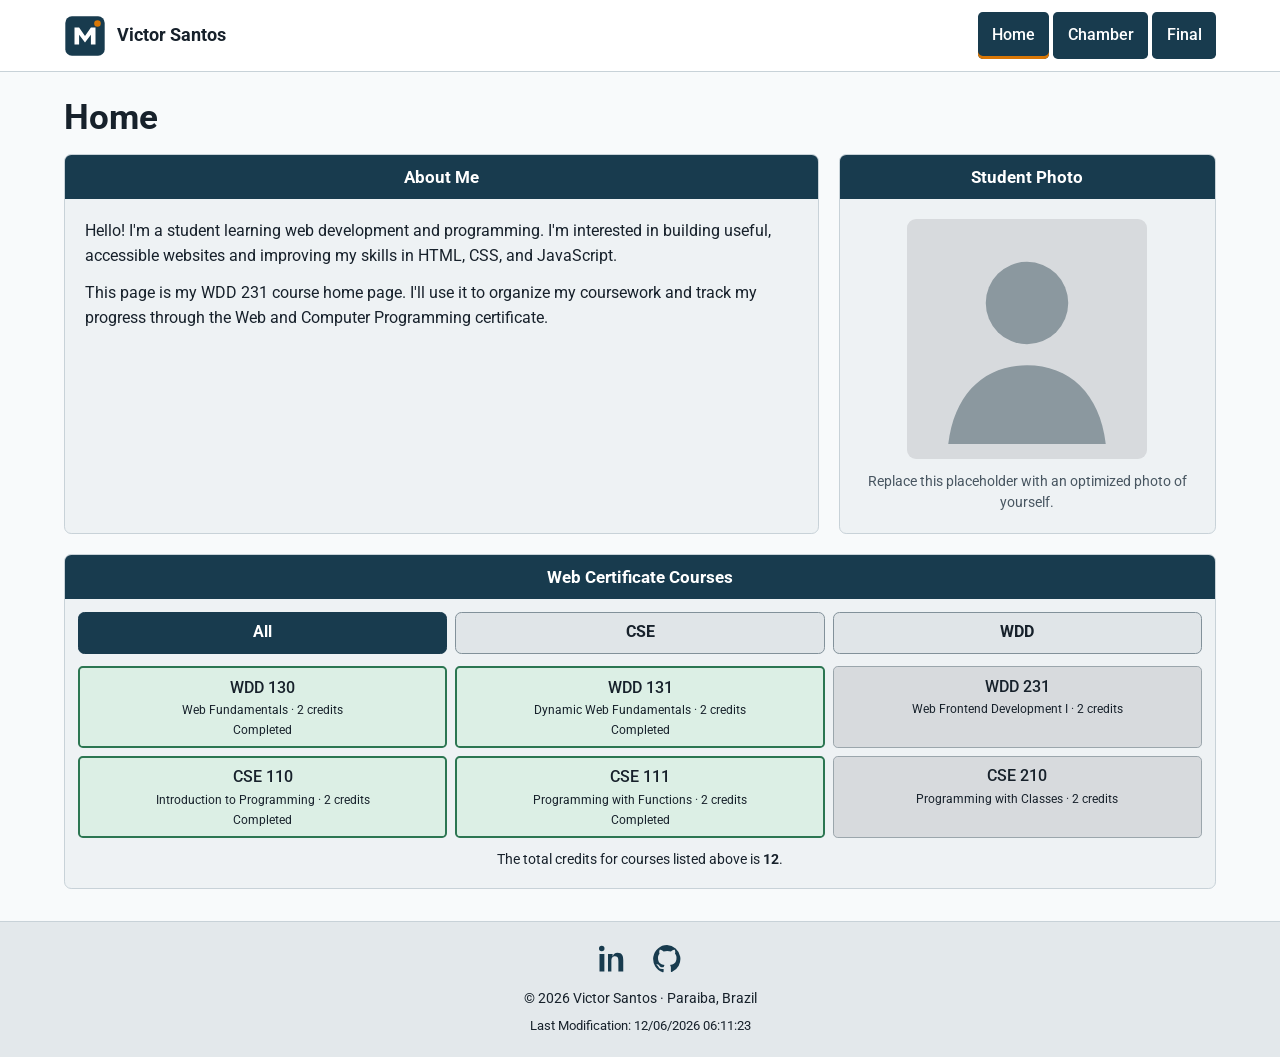
==== index.html @ fdb665ad "add initial HTML structure, CSS styles, and JavaScript functionality for course management" ====
<!DOCTYPE html>
<html lang="en">
<head>
  <meta charset="UTF-8">
  <meta name="viewport" content="width=device-width, initial-scale=1.0">
  <meta name="description" content="Course home page for WDD 231, Web Frontend Development I. Learn about me and explore my web development courses.">
  <meta name="author" content="Victor Santos">
  <title>Home | Victor Santos</title>
  <link rel="icon" href="images/site-logo.svg" type="image/svg+xml">
  <link rel="preconnect" href="https://fonts.googleapis.com">
  <link rel="preconnect" href="https://fonts.gstatic.com" crossorigin>
  <link href="https://fonts.googleapis.com/css2?family=Roboto:wght@400;500;700&display=swap" rel="stylesheet">
  <link rel="stylesheet" href="styles/small.css">
  <link rel="stylesheet" href="styles/larger.css">
  <script src="scripts/navigation.js" defer></script>
  <script src="scripts/date.js" defer></script>
  <script src="scripts/course.js" defer></script>
</head>
<body>
  <header class="site-header">
    <a class="brand" href="index.html" aria-label="Victor Santos home">
      <img src="images/site-logo.svg" alt="" width="48" height="48">
      <span>Victor Santos</span>
    </a>
    <button class="menu-toggle" id="menuButton" type="button" aria-label="Open navigation menu" aria-expanded="false" aria-controls="primaryNav">
      <span class="menu-icon" aria-hidden="true"></span>
    </button>
    <nav class="primary-nav" id="primaryNav" aria-label="Main navigation">
      <a href="index.html" aria-current="page">Home</a>
      <a href="chamber/index.html">Chamber</a>
      <a href="final/index.html">Final</a>
    </nav>
  </header>

  <main>
    <h1>Home</h1>
    <div class="home-grid">
      <section class="panel about-panel">
        <h2>About Me</h2>
        <div class="panel-content">
          <p>Hello! I'm a student learning web development and programming. I'm interested in building useful, accessible websites and improving my skills in HTML, CSS, and JavaScript.</p>
          <p>This page is my WDD 231 course home page. I'll use it to organize my coursework and track my progress through the Web and Computer Programming certificate.</p>
        </div>
      </section>

      <section class="panel photo-panel">
        <h2>Student Photo</h2>
        <div class="panel-content photo-content">
          <img class="student-photo" src="images/student-photo-placeholder.svg" alt="Placeholder for student photo" width="320" height="320">
          <p class="photo-note">Replace this placeholder with an optimized photo of yourself.</p>
        </div>
      </section>

      <section class="panel courses-panel">
        <h2>Web Certificate Courses</h2>
        <div class="course-filters" role="group" aria-label="Filter courses">
          <button type="button" class="filter-button active" data-filter="all" aria-pressed="true">All</button>
          <button type="button" class="filter-button" data-filter="CSE" aria-pressed="false">CSE</button>
          <button type="button" class="filter-button" data-filter="WDD" aria-pressed="false">WDD</button>
        </div>
        <div id="courseList" class="course-list" aria-live="polite"></div>
        <p class="credit-total">The total credits for courses listed above is <strong id="creditTotal">0</strong>.</p>
      </section>
    </div>
  </main>

  <footer class="site-footer">
    <div class="social-links" aria-label="Social media links">
      <a href="www.linkedin.com/in/victor-santos-967b633b7" target="_blank" rel="noopener noreferrer" aria-label="LinkedIn profile">
        <svg viewBox="0 0 24 24" aria-hidden="true"><path d="M5.2 3.5A2.2 2.2 0 1 1 .8 3.5a2.2 2.2 0 0 1 4.4 0ZM1.2 8h3.9v14H1.2ZM8 8h3.7v1.9h.1A4.1 4.1 0 0 1 15.5 7c4 0 4.7 2.6 4.7 6V22h-3.9v-8c0-1.9 0-4.2-2.6-4.2s-3 2-3 4.1V22H8Z"/></svg>
      </a>
      <a href="https://github.com/aokami-aka/wdd231" target="_blank" rel="noopener noreferrer" aria-label="GitHub profile">
        <svg viewBox="0 0 24 24" aria-hidden="true"><path d="M12 .8a11.2 11.2 0 0 0-3.5 21.8c.6.1.8-.3.8-.6v-2.1c-3.3.7-4-1.4-4-1.4-.5-1.3-1.3-1.6-1.3-1.6-1.1-.8.1-.8.1-.8 1.2.1 1.8 1.2 1.8 1.2 1.1 1.8 2.8 1.3 3.5 1 .1-.8.4-1.3.7-1.6-2.6-.3-5.3-1.3-5.3-5.8 0-1.3.5-2.3 1.2-3.1-.1-.3-.5-1.5.1-3.1 0 0 1-.3 3.2 1.2a11 11 0 0 1 5.8 0c2.2-1.5 3.2-1.2 3.2-1.2.6 1.6.2 2.8.1 3.1.8.8 1.2 1.8 1.2 3.1 0 4.5-2.7 5.5-5.3 5.8.4.3.8 1 .8 2v3c0 .3.2.7.8.6A11.2 11.2 0 0 0 12 .8Z"/></svg>
      </a>
    </div>
    <p>© <span id="currentyear"></span> Victor Santos · Paraiba, Brazil</p>
    <p class="last-modified">Last Modification: <span id="lastModified"></span></p>
  </footer>
</body>
</html>
---- styles/small.css ----
/* Mobile-first styles */
:root {
  --ink: #17212b;
  --nav: #183b4e;
  --nav-hover: #28596e;
  --accent: #d97706;
  --paper: #ffffff;
  --surface: #eef2f4;
  --line: #c8d2d8;
  --complete: #dcefe5;
  --complete-border: #2c7652;
}

* { box-sizing: border-box; }
html { -webkit-text-size-adjust: 100%; }
body {
  margin: 0;
  color: var(--ink);
  background: #f8fafb;
  font-family: "Roboto", Arial, sans-serif;
  line-height: 1.55;
}
img, svg { max-width: 100%; }
.site-header {
  display: grid;
  grid-template-columns: 1fr auto;
  align-items: center;
  gap: .75rem;
  padding: .75rem 1rem;
  background: var(--paper);
  border-bottom: 1px solid var(--line);
}
.brand {
  display: flex;
  align-items: center;
  gap: .7rem;
  min-width: 0;
  color: var(--ink);
  text-decoration: none;
  font-size: 1.15rem;
  font-weight: 700;
}
.brand img { width: 42px; height: 42px; flex: 0 0 auto; }
.menu-toggle {
  display: grid;
  place-items: center;
  width: 44px;
  height: 44px;
  border: 2px solid var(--nav);
  border-radius: .35rem;
  color: var(--nav);
  background: white;
  cursor: pointer;
}
.menu-icon, .menu-icon::before, .menu-icon::after {
  display: block;
  width: 22px;
  height: 2px;
  background: currentColor;
  content: "";
}
.menu-icon { position: relative; }
.menu-icon::before { position: absolute; top: -7px; }
.menu-icon::after { position: absolute; top: 7px; }
.primary-nav { display: none; grid-column: 1 / -1; }
.primary-nav.open { display: flex; flex-direction: column; }
.primary-nav a {
  display: block;
  padding: .8rem 1rem;
  color: white;
  background: var(--nav);
  border-bottom: 1px solid rgba(255,255,255,.22);
  text-decoration: none;
  font-weight: 500;
}
.primary-nav a[aria-current="page"] { border-left: 5px solid var(--accent); padding-left: calc(1rem - 5px); }
.primary-nav a:hover, .primary-nav a:focus-visible { background: var(--nav-hover); }
main { width: min(100% - 1.25rem, 72rem); margin: 1rem auto 2rem; }
h1 { margin: .2rem 0 1rem; font-size: clamp(1.7rem, 5vw, 2.2rem); line-height: 1.2; }
.home-grid { display: grid; grid-template-columns: 1fr; gap: 1rem; }
.panel {
  min-width: 0;
  overflow: hidden;
  background: var(--surface);
  border: 1px solid var(--line);
  border-radius: .45rem;
}
.panel h2 {
  margin: 0;
  padding: .55rem .8rem;
  color: white;
  background: var(--nav);
  font-size: 1.05rem;
  text-align: center;
}
.panel-content { padding: 1rem; }
.panel-content p { margin: 0 0 .8rem; }
.panel-content p:last-child { margin-bottom: 0; }
.photo-content { display: grid; justify-items: center; gap: .75rem; }
.student-photo {
  display: block;
  width: min(100%, 18rem);
  aspect-ratio: 1;
  height: auto;
  object-fit: cover;
  border-radius: .35rem;
}
.photo-note { color: #485661; font-size: .85rem; text-align: center; }
.courses-panel { grid-column: 1 / -1; }
.course-filters { display: grid; grid-template-columns: repeat(3, minmax(0, 1fr)); gap: .5rem; padding: .8rem .8rem .4rem; }
.filter-button {
  min-height: 42px;
  padding: .45rem .65rem;
  border: 1px solid #82919a;
  border-radius: .4rem;
  color: var(--ink);
  background: #e0e5e8;
  font: inherit;
  font-weight: 700;
  cursor: pointer;
}
.filter-button:hover, .filter-button:focus-visible { outline: 2px solid var(--accent); outline-offset: 2px; }
.filter-button.active { color: white; background: var(--nav); border-color: var(--nav); }
.course-list { display: grid; grid-template-columns: 1fr; gap: .5rem; padding: .4rem .8rem; }
.course-card {
  padding: .45rem .65rem;
  border: 1px solid #9ba6ac;
  border-radius: .3rem;
  background: #d7dadd;
  text-align: center;
  font-weight: 500;
}
.course-card.completed { background: var(--complete); border: 2px solid var(--complete-border); }
.course-card small { display: block; font-size: .78rem; font-weight: 400; }
.credit-total { margin: .3rem .8rem 1rem; text-align: center; font-size: .9rem; }
.site-footer {
  padding: 1rem;
  background: #e3e8eb;
  border-top: 1px solid var(--line);
  text-align: center;
  font-size: .9rem;
}
.site-footer p { margin: .35rem 0; }
.social-links { display: flex; justify-content: center; align-items: center; gap: 1.2rem; margin: .25rem 0 .75rem; }
.social-links a { display: inline-flex; width: 34px; height: 34px; align-items: center; justify-content: center; color: var(--nav); }
.social-links a:hover, .social-links a:focus-visible { color: var(--accent); }
.social-links svg { width: 30px; height: 30px; fill: currentColor; }
.last-modified { overflow-wrap: anywhere; font-size: .8rem; }
@media (prefers-reduced-motion: no-preference) {
  .primary-nav a, .filter-button, .social-links a { transition: background-color .15s ease, color .15s ease; }
}
---- styles/larger.css ----
/* Larger-screen layout and horizontal navigation */
@media (min-width: 40rem) {
  .site-header {
    grid-template-columns: auto 1fr;
    padding: .75rem max(1rem, calc((100% - 72rem) / 2));
  }
  .menu-toggle { display: none; }
  .primary-nav {
    display: flex;
    grid-column: auto;
    justify-content: flex-end;
    gap: .25rem;
  }
  .primary-nav a {
    padding: .7rem .9rem;
    border: 0;
    border-radius: .3rem;
  }
  .primary-nav a[aria-current="page"] { border-left: 0; padding-left: .9rem; box-shadow: inset 0 -3px var(--accent); }
  .home-grid { grid-template-columns: minmax(0, 2fr) minmax(16rem, 1fr); align-items: stretch; }
  .courses-panel { grid-column: 1 / -1; }
  .course-list { grid-template-columns: repeat(3, minmax(0, 1fr)); }
  .photo-content { height: calc(100% - 2.7rem); align-content: start; }
  .student-photo { width: min(100%, 15rem); }
}
@media (min-width: 60rem) {
  main { margin-top: 1.5rem; }
  .home-grid { grid-template-columns: minmax(0, 2fr) minmax(17rem, 1fr); gap: 1.25rem; }
  .panel-content { padding: 1.25rem; }
  .courses-panel { grid-column: 1 / -1; }
  .course-list { grid-template-columns: repeat(3, minmax(0, 1fr)); }
}
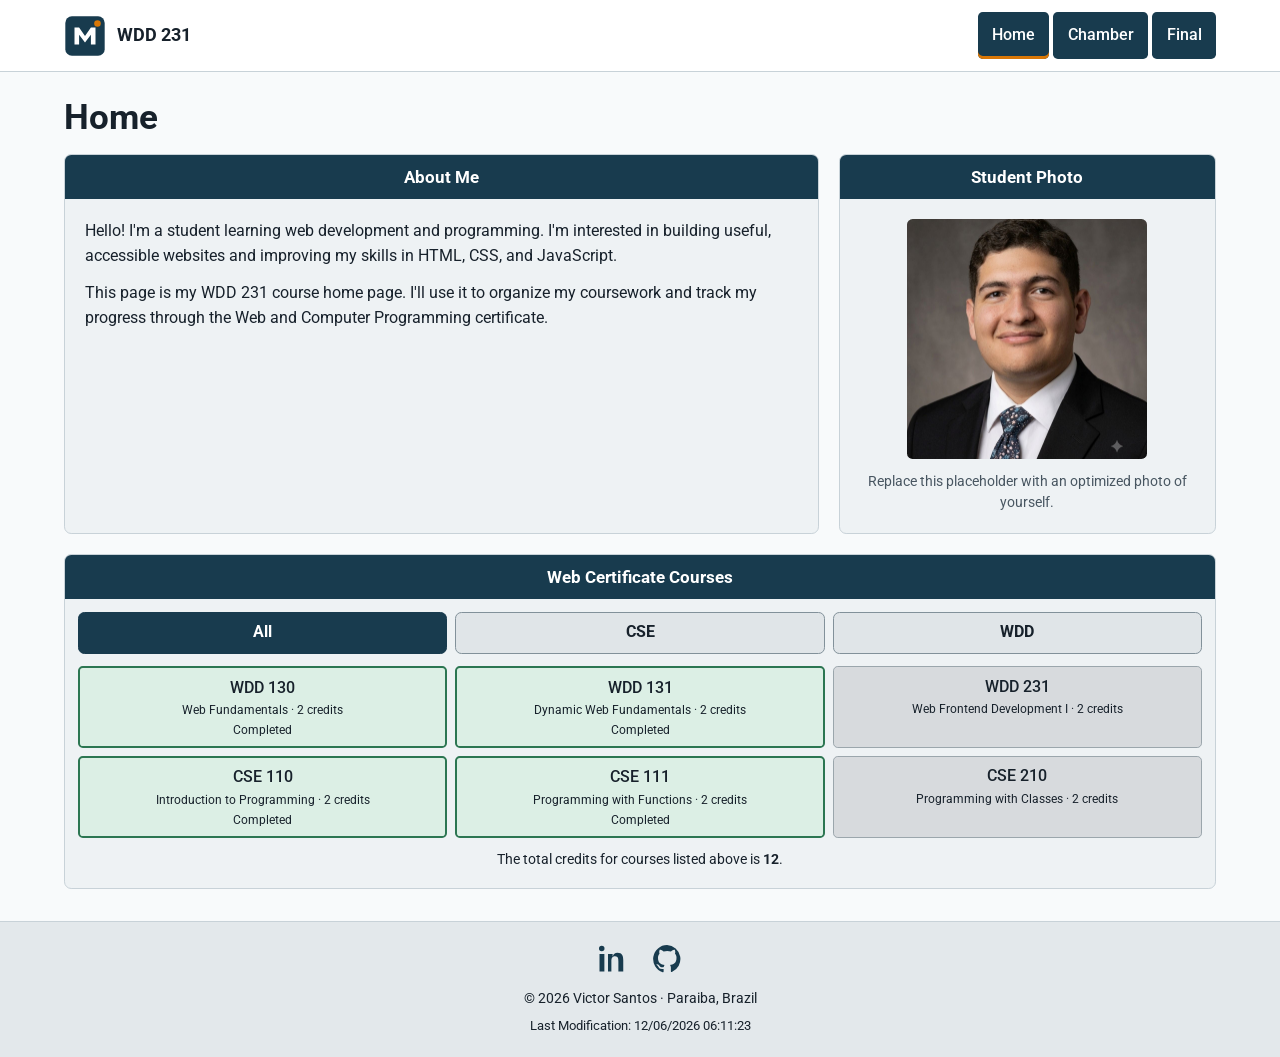
==== commit 6e9300c7: "Refactor code structure for improved readability and maintainability" ====
--- a/index.html
+++ b/index.html
@@ -20,7 +20,7 @@
   <header class="site-header">
     <a class="brand" href="index.html" aria-label="Victor Santos home">
       <img src="images/site-logo.svg" alt="" width="48" height="48">
-      <span>Victor Santos</span>
+      <span>WDD 231</span>
     </a>
     <button class="menu-toggle" id="menuButton" type="button" aria-label="Open navigation menu" aria-expanded="false" aria-controls="primaryNav">
       <span class="menu-icon" aria-hidden="true"></span>
@@ -46,7 +46,7 @@
       <section class="panel photo-panel">
         <h2>Student Photo</h2>
         <div class="panel-content photo-content">
-          <img class="student-photo" src="images/student-photo-placeholder.svg" alt="Placeholder for student photo" width="320" height="320">
+          <img class="student-photo" src="images/profile.jpg" alt="Placeholder for student photo" width="320" height="320">
           <p class="photo-note">Replace this placeholder with an optimized photo of yourself.</p>
         </div>
       </section>
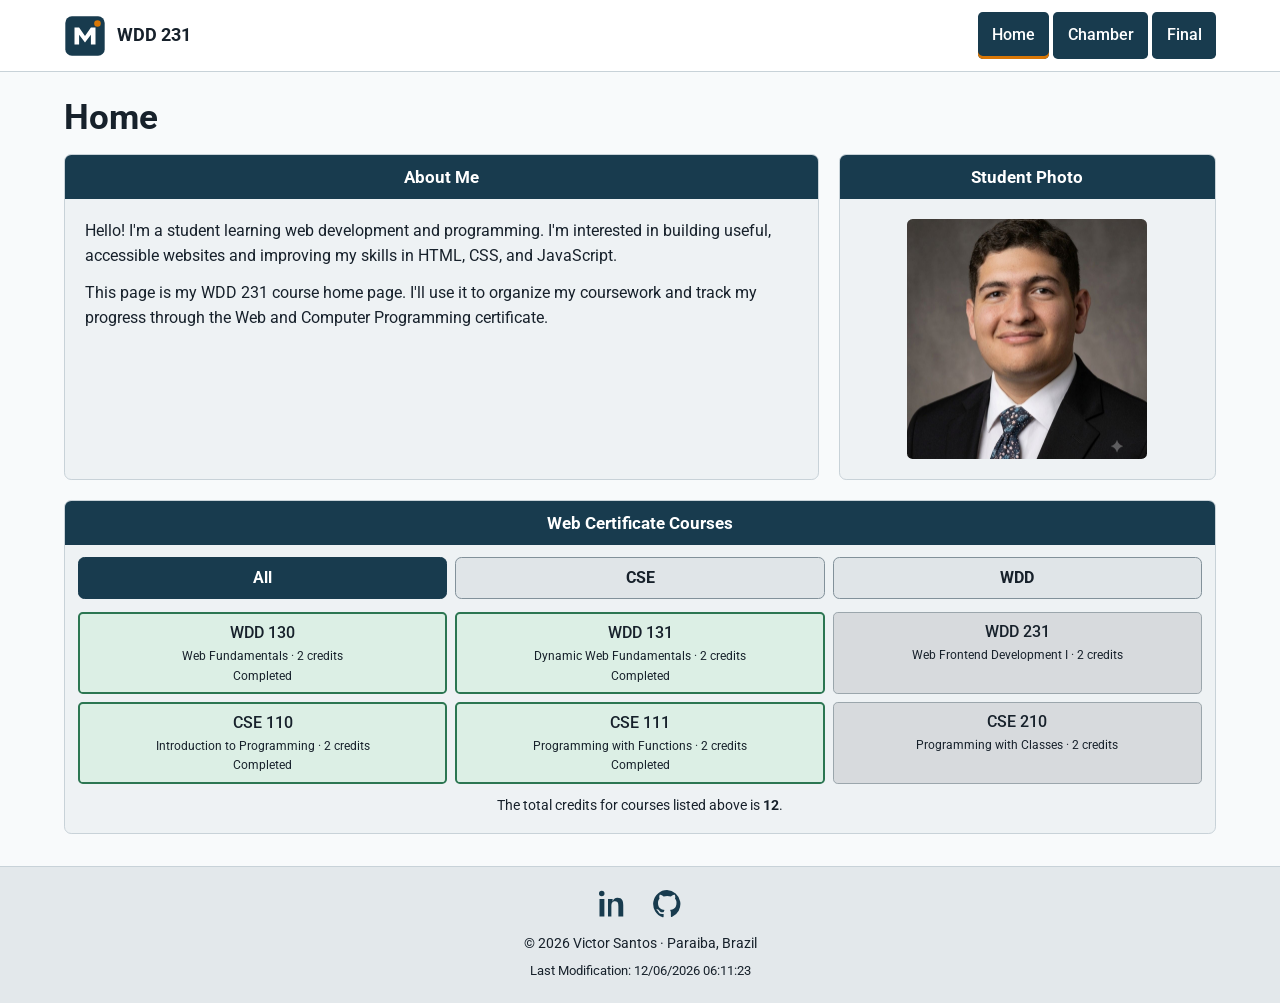
==== commit 8aa9a8fe: "remove placeholder note for student photo in index.html" ====
--- a/index.html
+++ b/index.html
@@ -47,7 +47,6 @@
         <h2>Student Photo</h2>
         <div class="panel-content photo-content">
           <img class="student-photo" src="images/profile.jpg" alt="Placeholder for student photo" width="320" height="320">
-          <p class="photo-note">Replace this placeholder with an optimized photo of yourself.</p>
         </div>
       </section>
 
